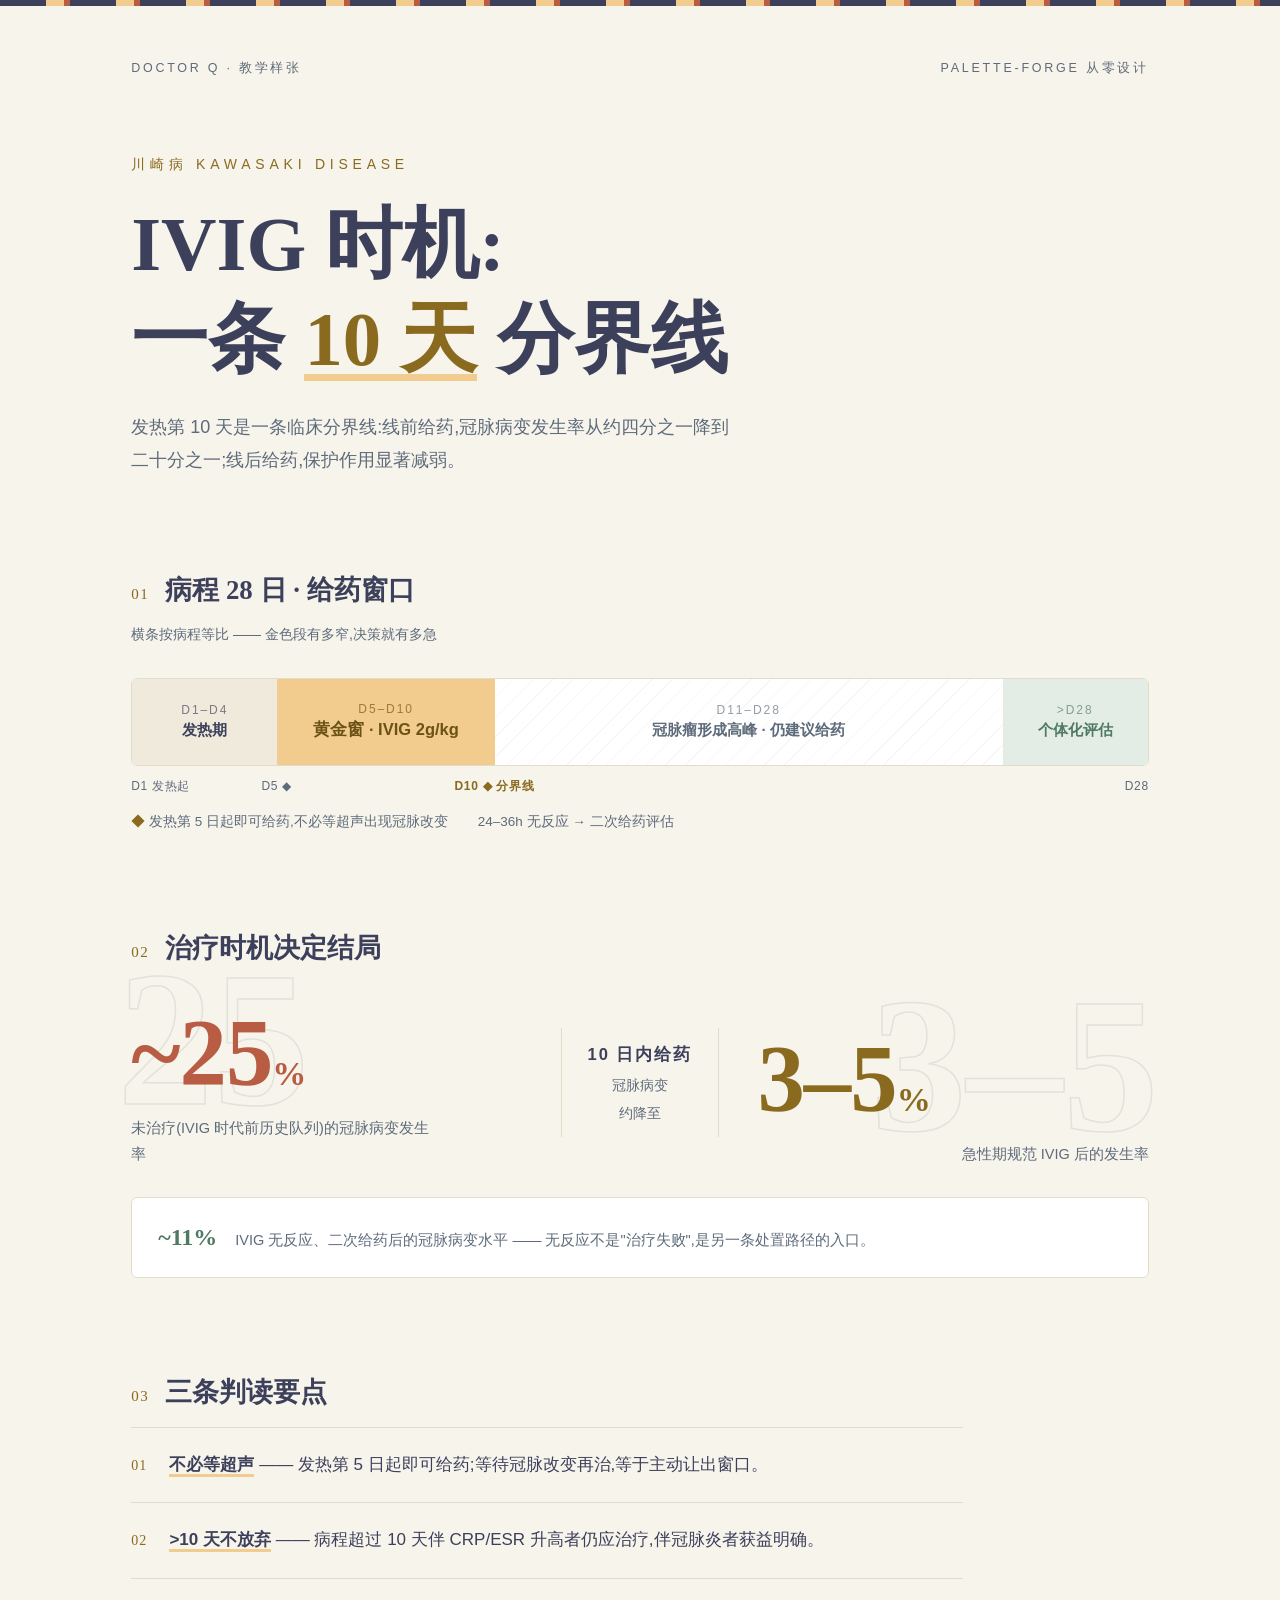
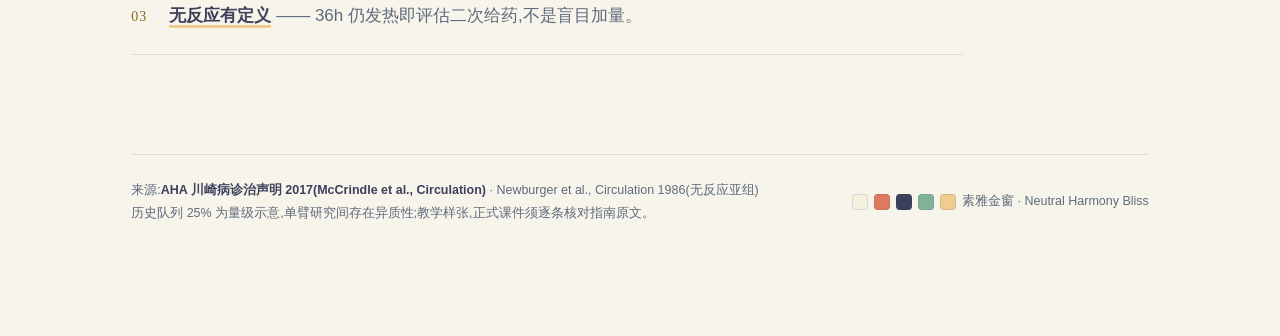
==== examples/example-kd-teaching-page.html @ 131c8578 "v0.3.0: sync from canonical trunk (auto pipeline)" ====
<!DOCTYPE html>
<html lang="zh">
<head>
<meta charset="utf-8">
<meta name="viewport" content="width=device-width, initial-scale=1">
<title>川崎病 IVIG 时机 — 素雅版</title>
<style>
  :root{
    --paper:#F7F4EC; --card:#FFFFFF; --wash:#EFEADB;
    --ink:#3D405B; --ink-2:#5E6B7A; --hair:#E2DCCB;
    --amber:#8A6A1F; --honey:#F2CC8F;
    --terra:#B85C44; --sage:#81B29A; --sage-deep:#4E7A64;
    --serif:"Noto Serif SC","Source Han Serif SC","Songti SC","SimSun",serif;
    --sans:-apple-system,"SF Pro Text","PingFang SC","Microsoft YaHei",sans-serif;
  }
  *{margin:0;padding:0;box-sizing:border-box}
  body{background:var(--paper);color:var(--ink);font-family:var(--sans);line-height:1.8;
       -webkit-font-smoothing:antialiased}
  .stripe{height:6px;background:repeating-linear-gradient(90deg,var(--ink) 0 46px,var(--honey) 46px 64px,var(--terra) 64px 70px)}
  .wrap{max-width:1120px;margin:0 auto;padding:clamp(28px,4vw,56px) clamp(20px,4vw,56px) 110px;position:relative}

  .meta{display:flex;justify-content:space-between;font-size:12.5px;letter-spacing:.22em;
        color:var(--ink-2);text-transform:uppercase;margin-bottom:clamp(48px,8vh,96px)}

  .kicker{color:var(--amber);font-size:14px;letter-spacing:.34em;margin-bottom:20px}
  h1{font-family:var(--serif);font-weight:700;font-size:clamp(42px,6vw,78px);
     line-height:1.24;color:var(--ink)}
  h1 .ten{color:var(--amber);position:relative;white-space:nowrap}
  h1 .ten::after{content:"";position:absolute;left:0;right:0;bottom:.02em;height:.09em;background:var(--honey);z-index:-1}
  .standfirst{margin-top:24px;max-width:34em;color:var(--ink-2);font-size:clamp(15.5px,1.5vw,18px)}

  /* 金窗时间轴 */
  .window{margin-top:clamp(64px,10vh,120px)}
  .sec-h{display:flex;align-items:baseline;gap:16px;margin-bottom:8px}
  .sec-h .no{font-family:var(--serif);font-size:15px;color:var(--amber);letter-spacing:.1em}
  .sec-h h2{font-family:var(--serif);font-size:clamp(21px,2.1vw,27px);font-weight:700}
  .window .sub{color:var(--ink-2);font-size:14px;margin-bottom:30px}
  .track{position:relative;height:88px;border:1px solid var(--hair);border-radius:6px;
         overflow:hidden;display:flex;background:var(--card)}
  .seg{position:relative;display:flex;align-items:center;justify-content:center;
       text-align:center;flex-direction:column;line-height:1.45}
  .seg .d{font-size:12px;letter-spacing:.16em;opacity:.66}
  .seg .t{font-size:15px;font-weight:600}
  .seg.fever{width:14.3%;background:var(--wash);color:var(--ink)}
  .seg.gold{width:21.4%;background:var(--honey);color:#6B5216}
  .seg.gold .t{font-size:16.5px;font-weight:700;color:#6B5216}
  .seg.risk{width:50%;color:var(--ink-2);
            background-image:repeating-linear-gradient(135deg,transparent 0 13px,rgba(51,56,79,.045) 13px 14px)}
  .seg.late{width:14.3%;background:#E4ECE6;color:var(--sage-deep)}
  .scale{position:relative;height:18px;margin-top:10px;font-size:12px;color:var(--ink-2);letter-spacing:.06em}
  .scale span{position:absolute;transform:translateX(-50%);white-space:nowrap}
  .scale span:first-child{transform:none}
  .scale span:last-child{transform:none;right:0}
  .scale b{color:var(--amber);font-weight:700}
  .caption{display:flex;gap:30px;margin-top:16px;flex-wrap:wrap;font-size:13.5px;color:var(--ink-2)}
  .caption i{font-style:normal;color:var(--amber)}

  /* 数据对峙 + 幽灵数字 */
  .duel{margin-top:clamp(64px,10vh,120px);position:relative}
  .duel-grid{display:grid;grid-template-columns:1fr auto 1fr;gap:clamp(20px,3vw,44px);align-items:end}
  .numblock{position:relative;padding-top:8px}
  .ghost{position:absolute;top:-54px;left:-14px;font-family:var(--serif);font-weight:700;
         font-size:clamp(120px,15vw,210px);line-height:1;color:transparent;
         -webkit-text-stroke:1.5px rgba(51,56,79,.10);pointer-events:none;user-select:none}
  .numblock.r .ghost{left:auto;right:-10px}
  .num{position:relative;font-family:var(--serif);font-weight:700;
       font-size:clamp(58px,7.4vw,104px);line-height:1;letter-spacing:-.01em}
  .num small{font-size:.36em}
  .num.red{color:var(--terra)}
  .num.amber{color:var(--amber)}
  .numlab{position:relative;margin-top:14px;font-size:14.5px;color:var(--ink-2);max-width:21em}
  .numlab.r{text-align:right;margin-left:auto}
  .cond{align-self:center;border-left:1px solid var(--hair);border-right:1px solid var(--hair);
        padding:10px clamp(14px,2vw,30px);text-align:center;color:var(--ink-2);font-size:14px;line-height:2}
  .cond b{display:block;color:var(--ink);font-size:16.5px;letter-spacing:.12em}
  .duel2{margin-top:30px;display:flex;gap:18px;align-items:baseline;
         background:var(--card);border:1px solid var(--hair);border-radius:6px;padding:18px 26px}
  .duel2 b{color:var(--sage-deep);font-family:var(--serif);font-size:24px;white-space:nowrap}
  .duel2 span{color:var(--ink-2);font-size:14.5px}

  /* 判读要点 */
  .points{margin-top:clamp(64px,10vh,120px);max-width:52em}
  .points ol{list-style:none;margin-top:10px}
  .points li{display:flex;gap:22px;padding:22px 0;border-bottom:1px solid var(--hair);
             font-size:clamp(15.5px,1.6vw,17px);align-items:baseline}
  .points li:first-child{border-top:1px solid var(--hair)}
  .points li i{font-style:normal;color:var(--amber);font-family:var(--serif);
               font-size:14px;white-space:nowrap;letter-spacing:.08em}
  .points li b{color:var(--ink);font-weight:700;border-bottom:3px solid var(--honey)}
  .points li.mut{color:var(--ink-2)}

  footer{margin-top:clamp(72px,11vh,130px);padding-top:24px;border-top:1px solid var(--hair);
         display:flex;justify-content:space-between;gap:24px;flex-wrap:wrap;
         font-size:12.5px;color:var(--ink-2);line-height:1.9}
  footer b{color:var(--ink)}
  .sw{display:flex;gap:6px;align-items:center}
  .sw i{width:16px;height:16px;border-radius:4px;display:inline-block;border:1px solid rgba(51,56,79,.14)}
  @media (max-width:760px){
    .duel-grid{grid-template-columns:1fr}
    .numlab.r{text-align:left;margin-left:0}.numblock.r .ghost{right:auto;left:-10px}
    .cond{border:none;border-top:1px solid var(--hair);border-bottom:1px solid var(--hair)}
  }
</style>
</head>
<body>
<div class="stripe"></div>
<div class="wrap">

  <div class="meta"><span>DOCTOR Q · 教学样张</span><span>PALETTE-FORGE 从零设计</span></div>

  <header>
    <div class="kicker">川崎病 KAWASAKI DISEASE</div>
    <h1>IVIG 时机:<br>一条 <span class="ten">10 天</span> 分界线</h1>
    <p class="standfirst">发热第 10 天是一条临床分界线:线前给药,冠脉病变发生率从约四分之一降到
       二十分之一;线后给药,保护作用显著减弱。</p>
  </header>

  <section class="window">
    <div class="sec-h"><span class="no">01</span><h2>病程 28 日 · 给药窗口</h2></div>
    <div class="sub">横条按病程等比 —— 金色段有多窄,决策就有多急</div>
    <div class="track">
      <div class="seg fever"><span class="d">D1–D4</span><span class="t">发热期</span></div>
      <div class="seg gold"><span class="d">D5–D10</span><span class="t">黄金窗 · IVIG 2g/kg</span></div>
      <div class="seg risk"><span class="d">D11–D28</span><span class="t">冠脉瘤形成高峰 · 仍建议给药</span></div>
      <div class="seg late"><span class="d">&gt;D28</span><span class="t">个体化评估</span></div>
    </div>
    <div class="scale"><span>D1 发热起</span><span style="left:14.3%">D5 ◆</span><span style="left:35.7%"><b>D10 ◆ 分界线</b></span><span>D28</span></div>
    <div class="caption">
      <span><i>◆</i> 发热第 5 日起即可给药,不必等超声出现冠脉改变</span>
      <span>24–36h 无反应 → 二次给药评估</span>
    </div>
  </section>

  <section class="duel">
    <div class="sec-h"><span class="no">02</span><h2>治疗时机决定结局</h2></div>
    <div class="duel-grid" style="margin-top:26px">
      <div class="numblock">
        <div class="ghost">25</div>
        <div class="num red">~25<small>%</small></div>
        <div class="numlab">未治疗(IVIG 时代前历史队列)的冠脉病变发生率</div>
      </div>
      <div class="cond"><b>10 日内给药</b>冠脉病变<br>约降至</div>
      <div class="numblock r">
        <div class="ghost">3–5</div>
        <div class="num amber">3–5<small>%</small></div>
        <div class="numlab r">急性期规范 IVIG 后的发生率</div>
      </div>
    </div>
    <div class="duel2"><b>~11%</b><span>IVIG 无反应、二次给药后的冠脉病变水平 —— 无反应不是"治疗失败",是另一条处置路径的入口。</span></div>
  </section>

  <section class="points">
    <div class="sec-h"><span class="no">03</span><h2>三条判读要点</h2></div>
    <ol>
      <li><i>01</i><span><b>不必等超声</b> —— 发热第 5 日起即可给药;等待冠脉改变再治,等于主动让出窗口。</span></li>
      <li><i>02</i><span><b>&gt;10 天不放弃</b> —— 病程超过 10 天伴 CRP/ESR 升高者仍应治疗,伴冠脉炎者获益明确。</span></li>
      <li class="mut"><i>03</i><span><b>无反应有定义</b> —— 36h 仍发热即评估二次给药,不是盲目加量。</span></li>
    </ol>
  </section>

  <footer>
    <div>来源:<b>AHA 川崎病诊治声明 2017(McCrindle et al., Circulation)</b> ·
         Newburger et al., Circulation 1986(无反应亚组)<br>
         历史队列 25% 为量级示意,单臂研究间存在异质性;教学样张,正式课件须逐条核对指南原文。</div>
    <div class="sw" title="Neutral Harmony Bliss · aesthete-agent 库板(1.9万赞)">
      <i style="background:#F4F1DE"></i><i style="background:#E07A5F"></i><i style="background:#3D405B"></i><i style="background:#81B29A"></i><i style="background:#F2CC8F"></i>
      <span>素雅金窗 · Neutral Harmony Bliss</span>
    </div>
  </footer>

</div>
</body>
</html>
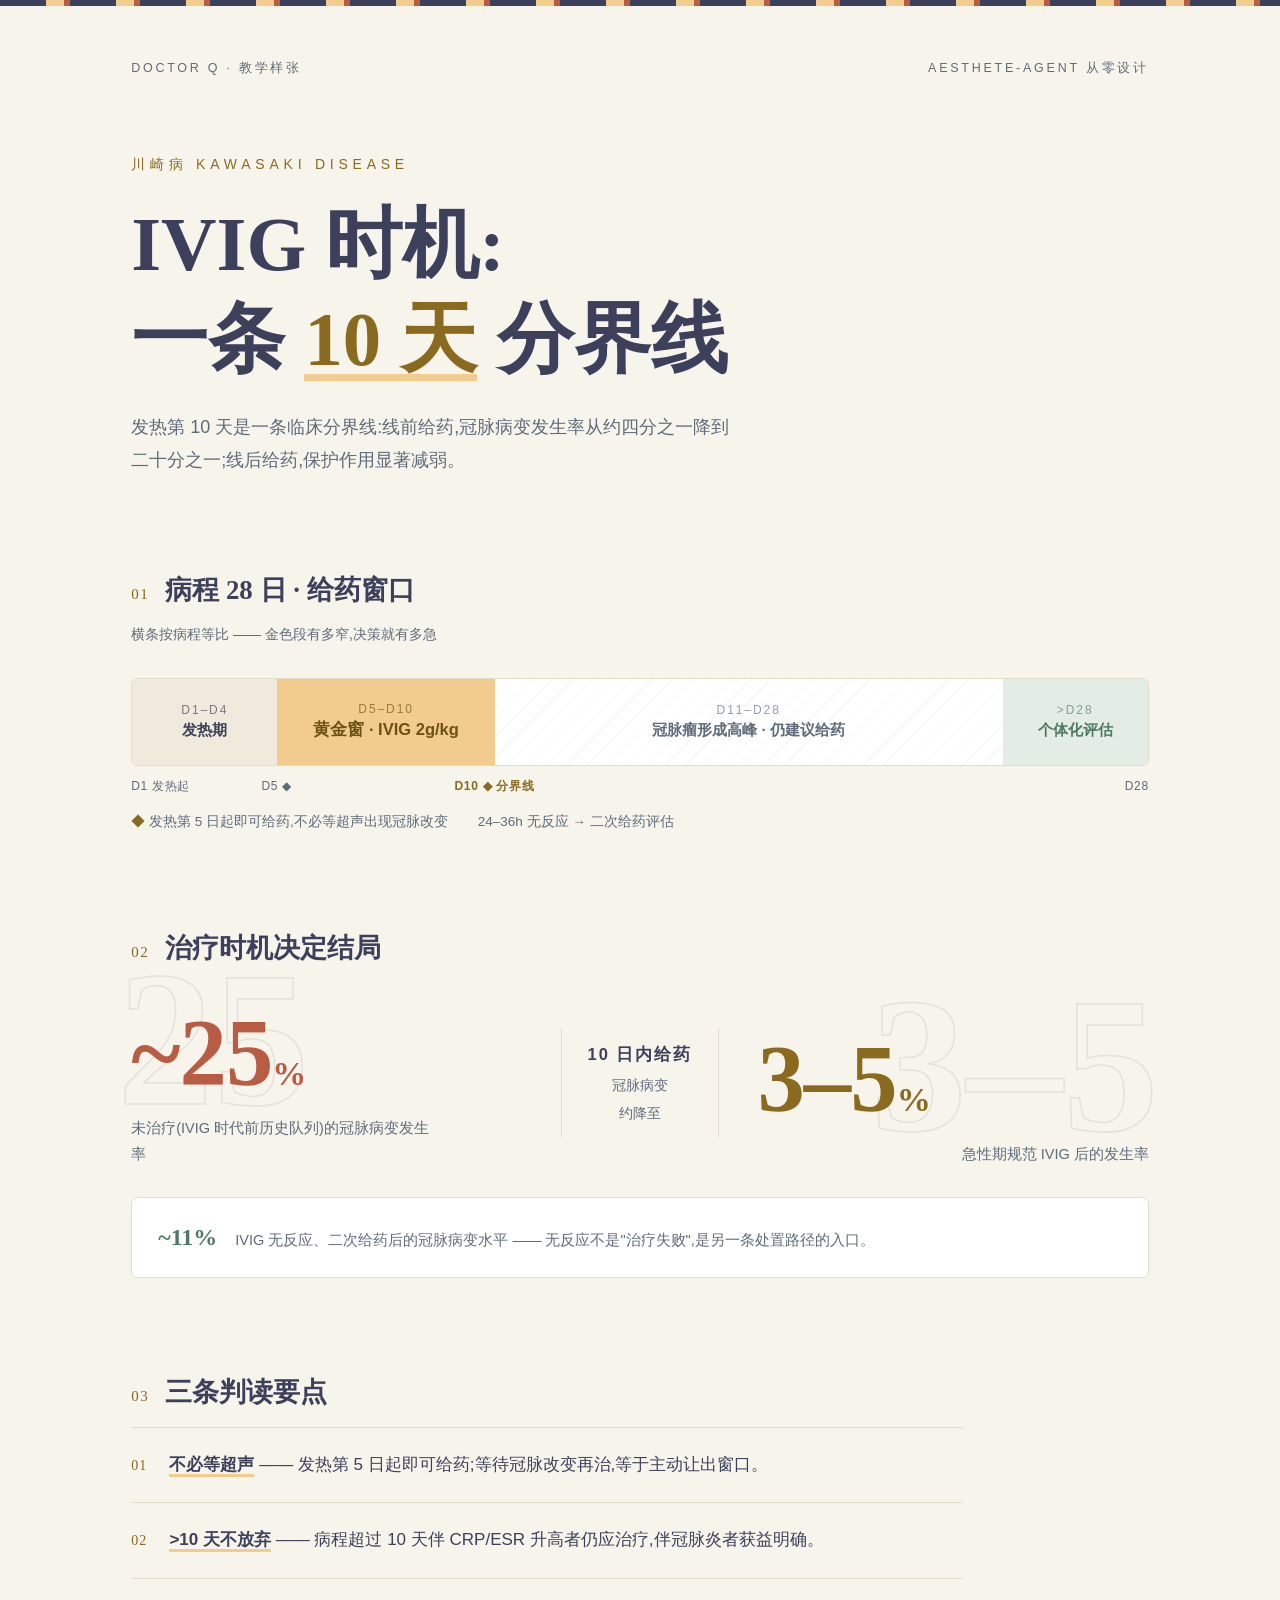
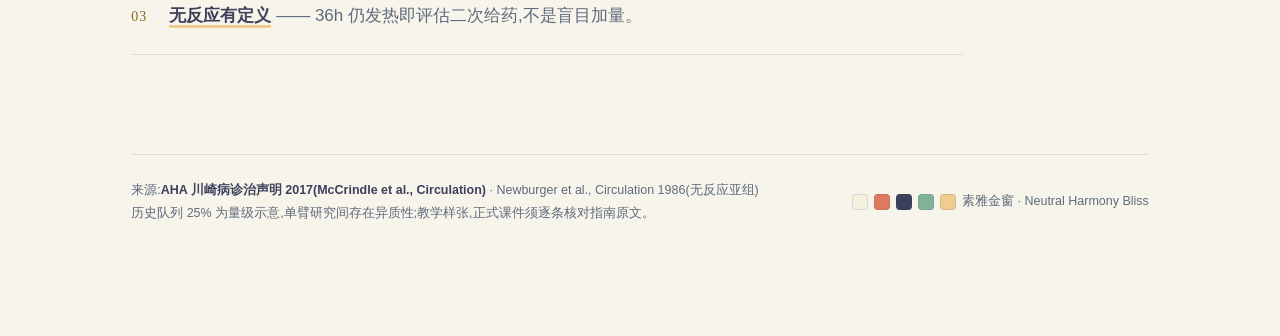
==== commit bbc4325f: "scrub uppercase legacy name from example (compliance)" ====
--- a/examples/example-kd-teaching-page.html
+++ b/examples/example-kd-teaching-page.html
@@ -1,173 +1,173 @@
-<!DOCTYPE html>
-<html lang="zh">
-<head>
-<meta charset="utf-8">
-<meta name="viewport" content="width=device-width, initial-scale=1">
-<title>川崎病 IVIG 时机 — 素雅版</title>
-<style>
-  :root{
-    --paper:#F7F4EC; --card:#FFFFFF; --wash:#EFEADB;
-    --ink:#3D405B; --ink-2:#5E6B7A; --hair:#E2DCCB;
-    --amber:#8A6A1F; --honey:#F2CC8F;
-    --terra:#B85C44; --sage:#81B29A; --sage-deep:#4E7A64;
-    --serif:"Noto Serif SC","Source Han Serif SC","Songti SC","SimSun",serif;
-    --sans:-apple-system,"SF Pro Text","PingFang SC","Microsoft YaHei",sans-serif;
-  }
-  *{margin:0;padding:0;box-sizing:border-box}
-  body{background:var(--paper);color:var(--ink);font-family:var(--sans);line-height:1.8;
-       -webkit-font-smoothing:antialiased}
-  .stripe{height:6px;background:repeating-linear-gradient(90deg,var(--ink) 0 46px,var(--honey) 46px 64px,var(--terra) 64px 70px)}
-  .wrap{max-width:1120px;margin:0 auto;padding:clamp(28px,4vw,56px) clamp(20px,4vw,56px) 110px;position:relative}
-
-  .meta{display:flex;justify-content:space-between;font-size:12.5px;letter-spacing:.22em;
-        color:var(--ink-2);text-transform:uppercase;margin-bottom:clamp(48px,8vh,96px)}
-
-  .kicker{color:var(--amber);font-size:14px;letter-spacing:.34em;margin-bottom:20px}
-  h1{font-family:var(--serif);font-weight:700;font-size:clamp(42px,6vw,78px);
-     line-height:1.24;color:var(--ink)}
-  h1 .ten{color:var(--amber);position:relative;white-space:nowrap}
-  h1 .ten::after{content:"";position:absolute;left:0;right:0;bottom:.02em;height:.09em;background:var(--honey);z-index:-1}
-  .standfirst{margin-top:24px;max-width:34em;color:var(--ink-2);font-size:clamp(15.5px,1.5vw,18px)}
-
-  /* 金窗时间轴 */
-  .window{margin-top:clamp(64px,10vh,120px)}
-  .sec-h{display:flex;align-items:baseline;gap:16px;margin-bottom:8px}
-  .sec-h .no{font-family:var(--serif);font-size:15px;color:var(--amber);letter-spacing:.1em}
-  .sec-h h2{font-family:var(--serif);font-size:clamp(21px,2.1vw,27px);font-weight:700}
-  .window .sub{color:var(--ink-2);font-size:14px;margin-bottom:30px}
-  .track{position:relative;height:88px;border:1px solid var(--hair);border-radius:6px;
-         overflow:hidden;display:flex;background:var(--card)}
-  .seg{position:relative;display:flex;align-items:center;justify-content:center;
-       text-align:center;flex-direction:column;line-height:1.45}
-  .seg .d{font-size:12px;letter-spacing:.16em;opacity:.66}
-  .seg .t{font-size:15px;font-weight:600}
-  .seg.fever{width:14.3%;background:var(--wash);color:var(--ink)}
-  .seg.gold{width:21.4%;background:var(--honey);color:#6B5216}
-  .seg.gold .t{font-size:16.5px;font-weight:700;color:#6B5216}
-  .seg.risk{width:50%;color:var(--ink-2);
-            background-image:repeating-linear-gradient(135deg,transparent 0 13px,rgba(51,56,79,.045) 13px 14px)}
-  .seg.late{width:14.3%;background:#E4ECE6;color:var(--sage-deep)}
-  .scale{position:relative;height:18px;margin-top:10px;font-size:12px;color:var(--ink-2);letter-spacing:.06em}
-  .scale span{position:absolute;transform:translateX(-50%);white-space:nowrap}
-  .scale span:first-child{transform:none}
-  .scale span:last-child{transform:none;right:0}
-  .scale b{color:var(--amber);font-weight:700}
-  .caption{display:flex;gap:30px;margin-top:16px;flex-wrap:wrap;font-size:13.5px;color:var(--ink-2)}
-  .caption i{font-style:normal;color:var(--amber)}
-
-  /* 数据对峙 + 幽灵数字 */
-  .duel{margin-top:clamp(64px,10vh,120px);position:relative}
-  .duel-grid{display:grid;grid-template-columns:1fr auto 1fr;gap:clamp(20px,3vw,44px);align-items:end}
-  .numblock{position:relative;padding-top:8px}
-  .ghost{position:absolute;top:-54px;left:-14px;font-family:var(--serif);font-weight:700;
-         font-size:clamp(120px,15vw,210px);line-height:1;color:transparent;
-         -webkit-text-stroke:1.5px rgba(51,56,79,.10);pointer-events:none;user-select:none}
-  .numblock.r .ghost{left:auto;right:-10px}
-  .num{position:relative;font-family:var(--serif);font-weight:700;
-       font-size:clamp(58px,7.4vw,104px);line-height:1;letter-spacing:-.01em}
-  .num small{font-size:.36em}
-  .num.red{color:var(--terra)}
-  .num.amber{color:var(--amber)}
-  .numlab{position:relative;margin-top:14px;font-size:14.5px;color:var(--ink-2);max-width:21em}
-  .numlab.r{text-align:right;margin-left:auto}
-  .cond{align-self:center;border-left:1px solid var(--hair);border-right:1px solid var(--hair);
-        padding:10px clamp(14px,2vw,30px);text-align:center;color:var(--ink-2);font-size:14px;line-height:2}
-  .cond b{display:block;color:var(--ink);font-size:16.5px;letter-spacing:.12em}
-  .duel2{margin-top:30px;display:flex;gap:18px;align-items:baseline;
-         background:var(--card);border:1px solid var(--hair);border-radius:6px;padding:18px 26px}
-  .duel2 b{color:var(--sage-deep);font-family:var(--serif);font-size:24px;white-space:nowrap}
-  .duel2 span{color:var(--ink-2);font-size:14.5px}
-
-  /* 判读要点 */
-  .points{margin-top:clamp(64px,10vh,120px);max-width:52em}
-  .points ol{list-style:none;margin-top:10px}
-  .points li{display:flex;gap:22px;padding:22px 0;border-bottom:1px solid var(--hair);
-             font-size:clamp(15.5px,1.6vw,17px);align-items:baseline}
-  .points li:first-child{border-top:1px solid var(--hair)}
-  .points li i{font-style:normal;color:var(--amber);font-family:var(--serif);
-               font-size:14px;white-space:nowrap;letter-spacing:.08em}
-  .points li b{color:var(--ink);font-weight:700;border-bottom:3px solid var(--honey)}
-  .points li.mut{color:var(--ink-2)}
-
-  footer{margin-top:clamp(72px,11vh,130px);padding-top:24px;border-top:1px solid var(--hair);
-         display:flex;justify-content:space-between;gap:24px;flex-wrap:wrap;
-         font-size:12.5px;color:var(--ink-2);line-height:1.9}
-  footer b{color:var(--ink)}
-  .sw{display:flex;gap:6px;align-items:center}
-  .sw i{width:16px;height:16px;border-radius:4px;display:inline-block;border:1px solid rgba(51,56,79,.14)}
-  @media (max-width:760px){
-    .duel-grid{grid-template-columns:1fr}
-    .numlab.r{text-align:left;margin-left:0}.numblock.r .ghost{right:auto;left:-10px}
-    .cond{border:none;border-top:1px solid var(--hair);border-bottom:1px solid var(--hair)}
-  }
-</style>
-</head>
-<body>
-<div class="stripe"></div>
-<div class="wrap">
-
-  <div class="meta"><span>DOCTOR Q · 教学样张</span><span>PALETTE-FORGE 从零设计</span></div>
-
-  <header>
-    <div class="kicker">川崎病 KAWASAKI DISEASE</div>
-    <h1>IVIG 时机:<br>一条 <span class="ten">10 天</span> 分界线</h1>
-    <p class="standfirst">发热第 10 天是一条临床分界线:线前给药,冠脉病变发生率从约四分之一降到
-       二十分之一;线后给药,保护作用显著减弱。</p>
-  </header>
-
-  <section class="window">
-    <div class="sec-h"><span class="no">01</span><h2>病程 28 日 · 给药窗口</h2></div>
-    <div class="sub">横条按病程等比 —— 金色段有多窄,决策就有多急</div>
-    <div class="track">
-      <div class="seg fever"><span class="d">D1–D4</span><span class="t">发热期</span></div>
-      <div class="seg gold"><span class="d">D5–D10</span><span class="t">黄金窗 · IVIG 2g/kg</span></div>
-      <div class="seg risk"><span class="d">D11–D28</span><span class="t">冠脉瘤形成高峰 · 仍建议给药</span></div>
-      <div class="seg late"><span class="d">&gt;D28</span><span class="t">个体化评估</span></div>
-    </div>
-    <div class="scale"><span>D1 发热起</span><span style="left:14.3%">D5 ◆</span><span style="left:35.7%"><b>D10 ◆ 分界线</b></span><span>D28</span></div>
-    <div class="caption">
-      <span><i>◆</i> 发热第 5 日起即可给药,不必等超声出现冠脉改变</span>
-      <span>24–36h 无反应 → 二次给药评估</span>
-    </div>
-  </section>
-
-  <section class="duel">
-    <div class="sec-h"><span class="no">02</span><h2>治疗时机决定结局</h2></div>
-    <div class="duel-grid" style="margin-top:26px">
-      <div class="numblock">
-        <div class="ghost">25</div>
-        <div class="num red">~25<small>%</small></div>
-        <div class="numlab">未治疗(IVIG 时代前历史队列)的冠脉病变发生率</div>
-      </div>
-      <div class="cond"><b>10 日内给药</b>冠脉病变<br>约降至</div>
-      <div class="numblock r">
-        <div class="ghost">3–5</div>
-        <div class="num amber">3–5<small>%</small></div>
-        <div class="numlab r">急性期规范 IVIG 后的发生率</div>
-      </div>
-    </div>
-    <div class="duel2"><b>~11%</b><span>IVIG 无反应、二次给药后的冠脉病变水平 —— 无反应不是"治疗失败",是另一条处置路径的入口。</span></div>
-  </section>
-
-  <section class="points">
-    <div class="sec-h"><span class="no">03</span><h2>三条判读要点</h2></div>
-    <ol>
-      <li><i>01</i><span><b>不必等超声</b> —— 发热第 5 日起即可给药;等待冠脉改变再治,等于主动让出窗口。</span></li>
-      <li><i>02</i><span><b>&gt;10 天不放弃</b> —— 病程超过 10 天伴 CRP/ESR 升高者仍应治疗,伴冠脉炎者获益明确。</span></li>
-      <li class="mut"><i>03</i><span><b>无反应有定义</b> —— 36h 仍发热即评估二次给药,不是盲目加量。</span></li>
-    </ol>
-  </section>
-
-  <footer>
-    <div>来源:<b>AHA 川崎病诊治声明 2017(McCrindle et al., Circulation)</b> ·
-         Newburger et al., Circulation 1986(无反应亚组)<br>
-         历史队列 25% 为量级示意,单臂研究间存在异质性;教学样张,正式课件须逐条核对指南原文。</div>
-    <div class="sw" title="Neutral Harmony Bliss · aesthete-agent 库板(1.9万赞)">
-      <i style="background:#F4F1DE"></i><i style="background:#E07A5F"></i><i style="background:#3D405B"></i><i style="background:#81B29A"></i><i style="background:#F2CC8F"></i>
-      <span>素雅金窗 · Neutral Harmony Bliss</span>
-    </div>
-  </footer>
-
-</div>
-</body>
-</html>
+<!DOCTYPE html>
+<html lang="zh">
+<head>
+<meta charset="utf-8">
+<meta name="viewport" content="width=device-width, initial-scale=1">
+<title>川崎病 IVIG 时机 — 素雅版</title>
+<style>
+  :root{
+    --paper:#F7F4EC; --card:#FFFFFF; --wash:#EFEADB;
+    --ink:#3D405B; --ink-2:#5E6B7A; --hair:#E2DCCB;
+    --amber:#8A6A1F; --honey:#F2CC8F;
+    --terra:#B85C44; --sage:#81B29A; --sage-deep:#4E7A64;
+    --serif:"Noto Serif SC","Source Han Serif SC","Songti SC","SimSun",serif;
+    --sans:-apple-system,"SF Pro Text","PingFang SC","Microsoft YaHei",sans-serif;
+  }
+  *{margin:0;padding:0;box-sizing:border-box}
+  body{background:var(--paper);color:var(--ink);font-family:var(--sans);line-height:1.8;
+       -webkit-font-smoothing:antialiased}
+  .stripe{height:6px;background:repeating-linear-gradient(90deg,var(--ink) 0 46px,var(--honey) 46px 64px,var(--terra) 64px 70px)}
+  .wrap{max-width:1120px;margin:0 auto;padding:clamp(28px,4vw,56px) clamp(20px,4vw,56px) 110px;position:relative}
+
+  .meta{display:flex;justify-content:space-between;font-size:12.5px;letter-spacing:.22em;
+        color:var(--ink-2);text-transform:uppercase;margin-bottom:clamp(48px,8vh,96px)}
+
+  .kicker{color:var(--amber);font-size:14px;letter-spacing:.34em;margin-bottom:20px}
+  h1{font-family:var(--serif);font-weight:700;font-size:clamp(42px,6vw,78px);
+     line-height:1.24;color:var(--ink)}
+  h1 .ten{color:var(--amber);position:relative;white-space:nowrap}
+  h1 .ten::after{content:"";position:absolute;left:0;right:0;bottom:.02em;height:.09em;background:var(--honey);z-index:-1}
+  .standfirst{margin-top:24px;max-width:34em;color:var(--ink-2);font-size:clamp(15.5px,1.5vw,18px)}
+
+  /* 金窗时间轴 */
+  .window{margin-top:clamp(64px,10vh,120px)}
+  .sec-h{display:flex;align-items:baseline;gap:16px;margin-bottom:8px}
+  .sec-h .no{font-family:var(--serif);font-size:15px;color:var(--amber);letter-spacing:.1em}
+  .sec-h h2{font-family:var(--serif);font-size:clamp(21px,2.1vw,27px);font-weight:700}
+  .window .sub{color:var(--ink-2);font-size:14px;margin-bottom:30px}
+  .track{position:relative;height:88px;border:1px solid var(--hair);border-radius:6px;
+         overflow:hidden;display:flex;background:var(--card)}
+  .seg{position:relative;display:flex;align-items:center;justify-content:center;
+       text-align:center;flex-direction:column;line-height:1.45}
+  .seg .d{font-size:12px;letter-spacing:.16em;opacity:.66}
+  .seg .t{font-size:15px;font-weight:600}
+  .seg.fever{width:14.3%;background:var(--wash);color:var(--ink)}
+  .seg.gold{width:21.4%;background:var(--honey);color:#6B5216}
+  .seg.gold .t{font-size:16.5px;font-weight:700;color:#6B5216}
+  .seg.risk{width:50%;color:var(--ink-2);
+            background-image:repeating-linear-gradient(135deg,transparent 0 13px,rgba(51,56,79,.045) 13px 14px)}
+  .seg.late{width:14.3%;background:#E4ECE6;color:var(--sage-deep)}
+  .scale{position:relative;height:18px;margin-top:10px;font-size:12px;color:var(--ink-2);letter-spacing:.06em}
+  .scale span{position:absolute;transform:translateX(-50%);white-space:nowrap}
+  .scale span:first-child{transform:none}
+  .scale span:last-child{transform:none;right:0}
+  .scale b{color:var(--amber);font-weight:700}
+  .caption{display:flex;gap:30px;margin-top:16px;flex-wrap:wrap;font-size:13.5px;color:var(--ink-2)}
+  .caption i{font-style:normal;color:var(--amber)}
+
+  /* 数据对峙 + 幽灵数字 */
+  .duel{margin-top:clamp(64px,10vh,120px);position:relative}
+  .duel-grid{display:grid;grid-template-columns:1fr auto 1fr;gap:clamp(20px,3vw,44px);align-items:end}
+  .numblock{position:relative;padding-top:8px}
+  .ghost{position:absolute;top:-54px;left:-14px;font-family:var(--serif);font-weight:700;
+         font-size:clamp(120px,15vw,210px);line-height:1;color:transparent;
+         -webkit-text-stroke:1.5px rgba(51,56,79,.10);pointer-events:none;user-select:none}
+  .numblock.r .ghost{left:auto;right:-10px}
+  .num{position:relative;font-family:var(--serif);font-weight:700;
+       font-size:clamp(58px,7.4vw,104px);line-height:1;letter-spacing:-.01em}
+  .num small{font-size:.36em}
+  .num.red{color:var(--terra)}
+  .num.amber{color:var(--amber)}
+  .numlab{position:relative;margin-top:14px;font-size:14.5px;color:var(--ink-2);max-width:21em}
+  .numlab.r{text-align:right;margin-left:auto}
+  .cond{align-self:center;border-left:1px solid var(--hair);border-right:1px solid var(--hair);
+        padding:10px clamp(14px,2vw,30px);text-align:center;color:var(--ink-2);font-size:14px;line-height:2}
+  .cond b{display:block;color:var(--ink);font-size:16.5px;letter-spacing:.12em}
+  .duel2{margin-top:30px;display:flex;gap:18px;align-items:baseline;
+         background:var(--card);border:1px solid var(--hair);border-radius:6px;padding:18px 26px}
+  .duel2 b{color:var(--sage-deep);font-family:var(--serif);font-size:24px;white-space:nowrap}
+  .duel2 span{color:var(--ink-2);font-size:14.5px}
+
+  /* 判读要点 */
+  .points{margin-top:clamp(64px,10vh,120px);max-width:52em}
+  .points ol{list-style:none;margin-top:10px}
+  .points li{display:flex;gap:22px;padding:22px 0;border-bottom:1px solid var(--hair);
+             font-size:clamp(15.5px,1.6vw,17px);align-items:baseline}
+  .points li:first-child{border-top:1px solid var(--hair)}
+  .points li i{font-style:normal;color:var(--amber);font-family:var(--serif);
+               font-size:14px;white-space:nowrap;letter-spacing:.08em}
+  .points li b{color:var(--ink);font-weight:700;border-bottom:3px solid var(--honey)}
+  .points li.mut{color:var(--ink-2)}
+
+  footer{margin-top:clamp(72px,11vh,130px);padding-top:24px;border-top:1px solid var(--hair);
+         display:flex;justify-content:space-between;gap:24px;flex-wrap:wrap;
+         font-size:12.5px;color:var(--ink-2);line-height:1.9}
+  footer b{color:var(--ink)}
+  .sw{display:flex;gap:6px;align-items:center}
+  .sw i{width:16px;height:16px;border-radius:4px;display:inline-block;border:1px solid rgba(51,56,79,.14)}
+  @media (max-width:760px){
+    .duel-grid{grid-template-columns:1fr}
+    .numlab.r{text-align:left;margin-left:0}.numblock.r .ghost{right:auto;left:-10px}
+    .cond{border:none;border-top:1px solid var(--hair);border-bottom:1px solid var(--hair)}
+  }
+</style>
+</head>
+<body>
+<div class="stripe"></div>
+<div class="wrap">
+
+  <div class="meta"><span>DOCTOR Q · 教学样张</span><span>AESTHETE-AGENT 从零设计</span></div>
+
+  <header>
+    <div class="kicker">川崎病 KAWASAKI DISEASE</div>
+    <h1>IVIG 时机:<br>一条 <span class="ten">10 天</span> 分界线</h1>
+    <p class="standfirst">发热第 10 天是一条临床分界线:线前给药,冠脉病变发生率从约四分之一降到
+       二十分之一;线后给药,保护作用显著减弱。</p>
+  </header>
+
+  <section class="window">
+    <div class="sec-h"><span class="no">01</span><h2>病程 28 日 · 给药窗口</h2></div>
+    <div class="sub">横条按病程等比 —— 金色段有多窄,决策就有多急</div>
+    <div class="track">
+      <div class="seg fever"><span class="d">D1–D4</span><span class="t">发热期</span></div>
+      <div class="seg gold"><span class="d">D5–D10</span><span class="t">黄金窗 · IVIG 2g/kg</span></div>
+      <div class="seg risk"><span class="d">D11–D28</span><span class="t">冠脉瘤形成高峰 · 仍建议给药</span></div>
+      <div class="seg late"><span class="d">&gt;D28</span><span class="t">个体化评估</span></div>
+    </div>
+    <div class="scale"><span>D1 发热起</span><span style="left:14.3%">D5 ◆</span><span style="left:35.7%"><b>D10 ◆ 分界线</b></span><span>D28</span></div>
+    <div class="caption">
+      <span><i>◆</i> 发热第 5 日起即可给药,不必等超声出现冠脉改变</span>
+      <span>24–36h 无反应 → 二次给药评估</span>
+    </div>
+  </section>
+
+  <section class="duel">
+    <div class="sec-h"><span class="no">02</span><h2>治疗时机决定结局</h2></div>
+    <div class="duel-grid" style="margin-top:26px">
+      <div class="numblock">
+        <div class="ghost">25</div>
+        <div class="num red">~25<small>%</small></div>
+        <div class="numlab">未治疗(IVIG 时代前历史队列)的冠脉病变发生率</div>
+      </div>
+      <div class="cond"><b>10 日内给药</b>冠脉病变<br>约降至</div>
+      <div class="numblock r">
+        <div class="ghost">3–5</div>
+        <div class="num amber">3–5<small>%</small></div>
+        <div class="numlab r">急性期规范 IVIG 后的发生率</div>
+      </div>
+    </div>
+    <div class="duel2"><b>~11%</b><span>IVIG 无反应、二次给药后的冠脉病变水平 —— 无反应不是"治疗失败",是另一条处置路径的入口。</span></div>
+  </section>
+
+  <section class="points">
+    <div class="sec-h"><span class="no">03</span><h2>三条判读要点</h2></div>
+    <ol>
+      <li><i>01</i><span><b>不必等超声</b> —— 发热第 5 日起即可给药;等待冠脉改变再治,等于主动让出窗口。</span></li>
+      <li><i>02</i><span><b>&gt;10 天不放弃</b> —— 病程超过 10 天伴 CRP/ESR 升高者仍应治疗,伴冠脉炎者获益明确。</span></li>
+      <li class="mut"><i>03</i><span><b>无反应有定义</b> —— 36h 仍发热即评估二次给药,不是盲目加量。</span></li>
+    </ol>
+  </section>
+
+  <footer>
+    <div>来源:<b>AHA 川崎病诊治声明 2017(McCrindle et al., Circulation)</b> ·
+         Newburger et al., Circulation 1986(无反应亚组)<br>
+         历史队列 25% 为量级示意,单臂研究间存在异质性;教学样张,正式课件须逐条核对指南原文。</div>
+    <div class="sw" title="Neutral Harmony Bliss · aesthete-agent 库板(1.9万赞)">
+      <i style="background:#F4F1DE"></i><i style="background:#E07A5F"></i><i style="background:#3D405B"></i><i style="background:#81B29A"></i><i style="background:#F2CC8F"></i>
+      <span>素雅金窗 · Neutral Harmony Bliss</span>
+    </div>
+  </footer>
+
+</div>
+</body>
+</html>
